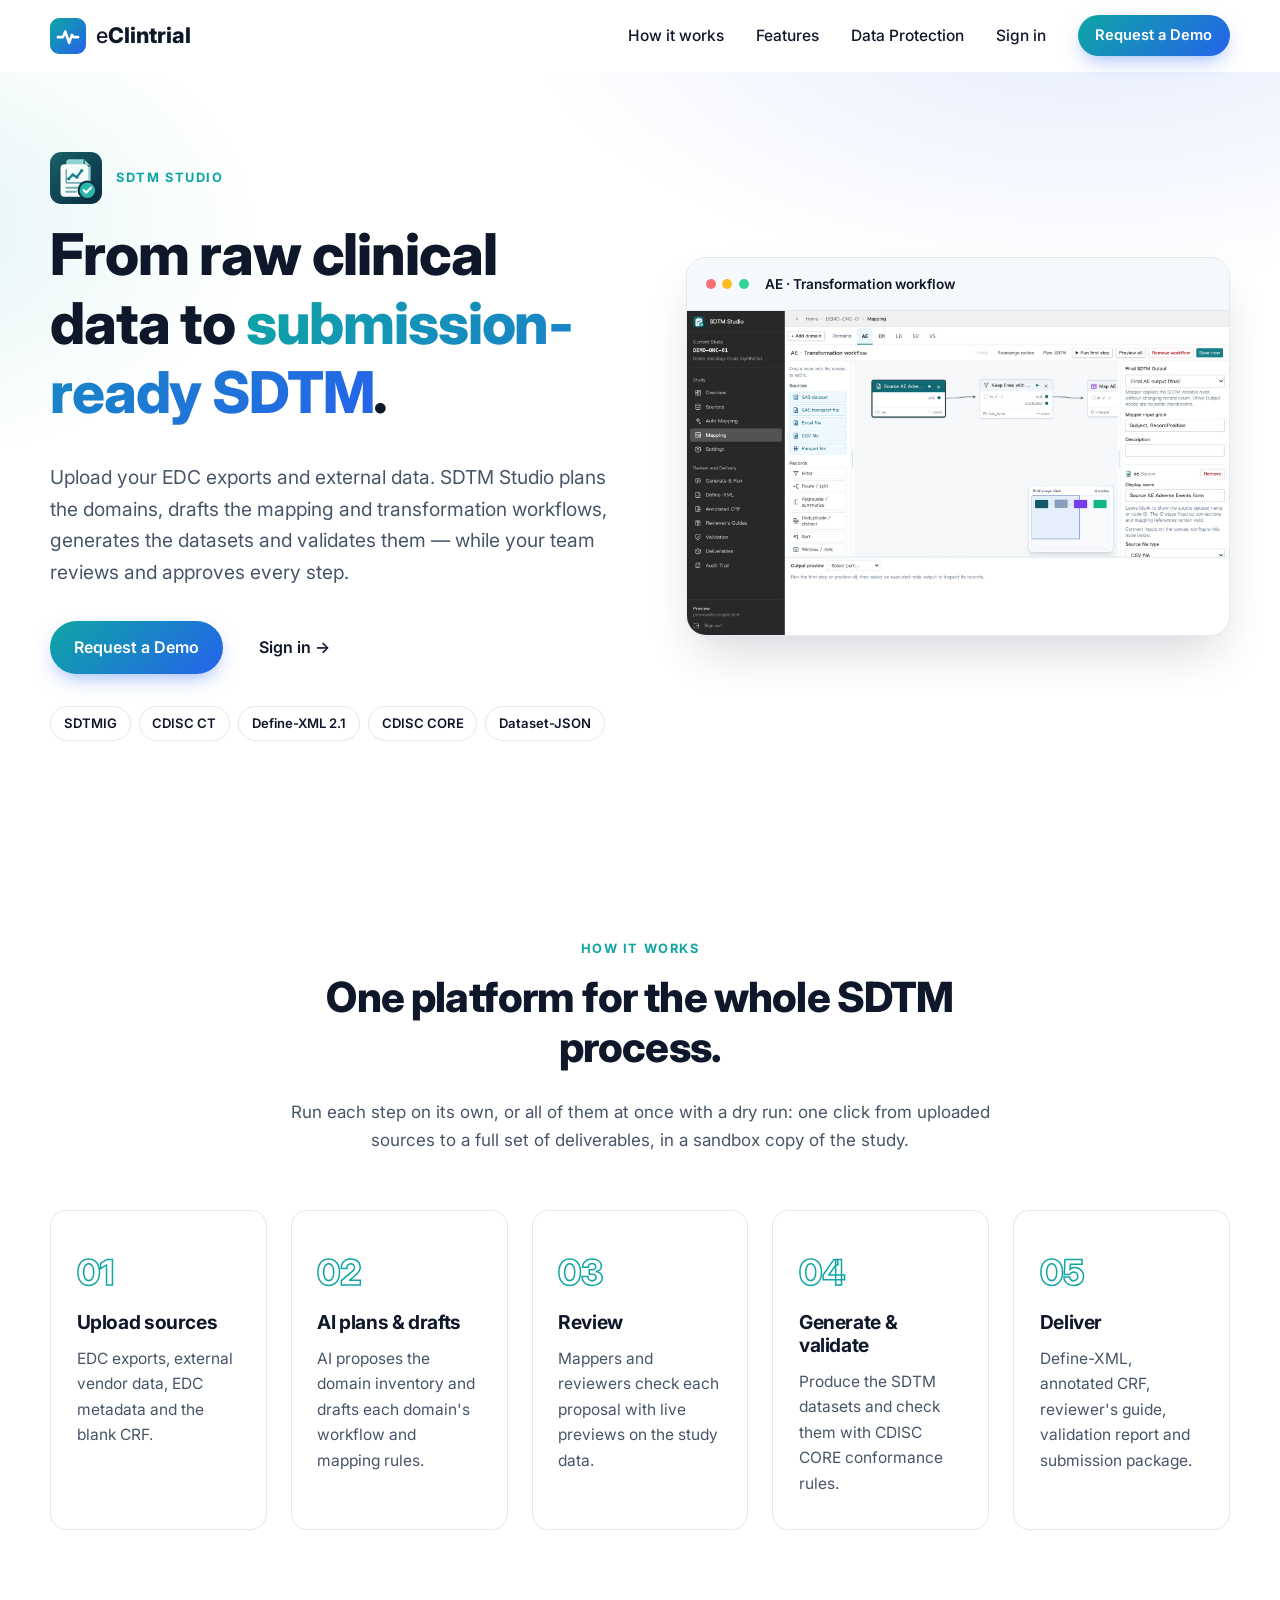
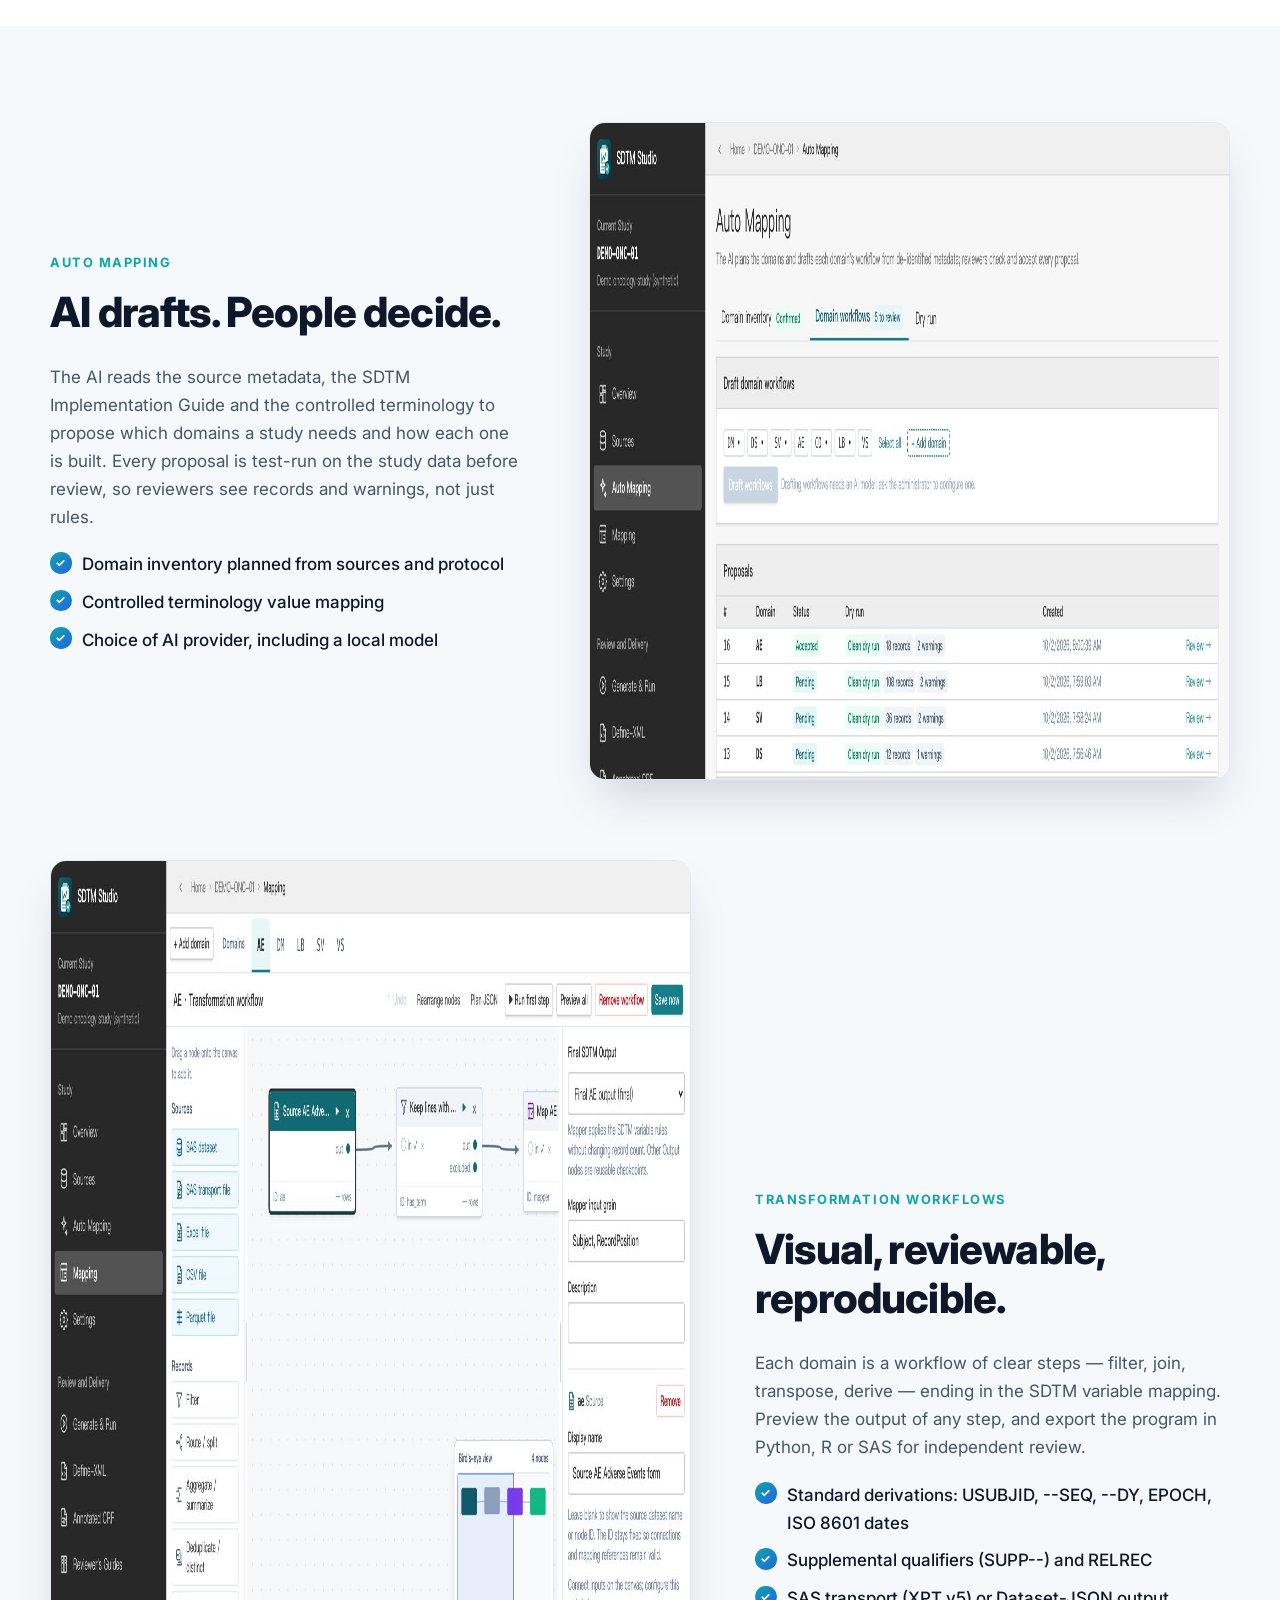
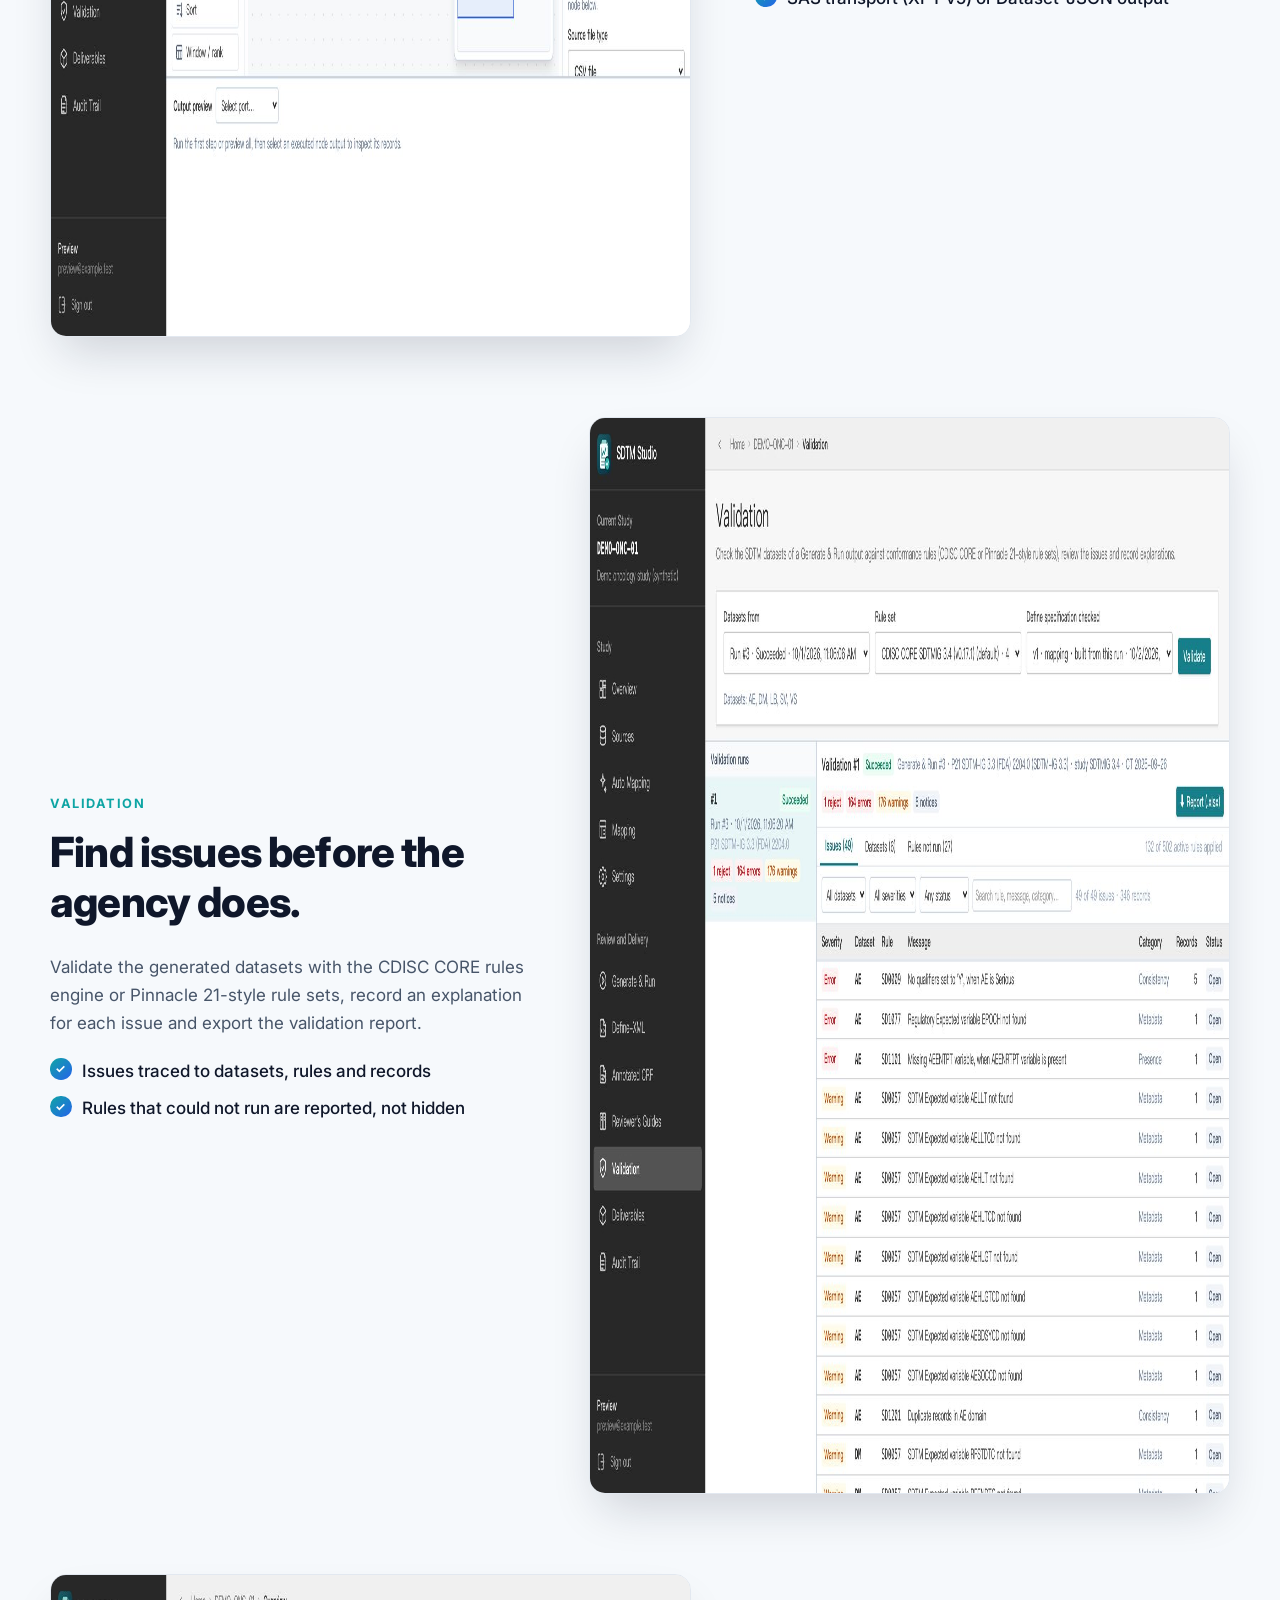
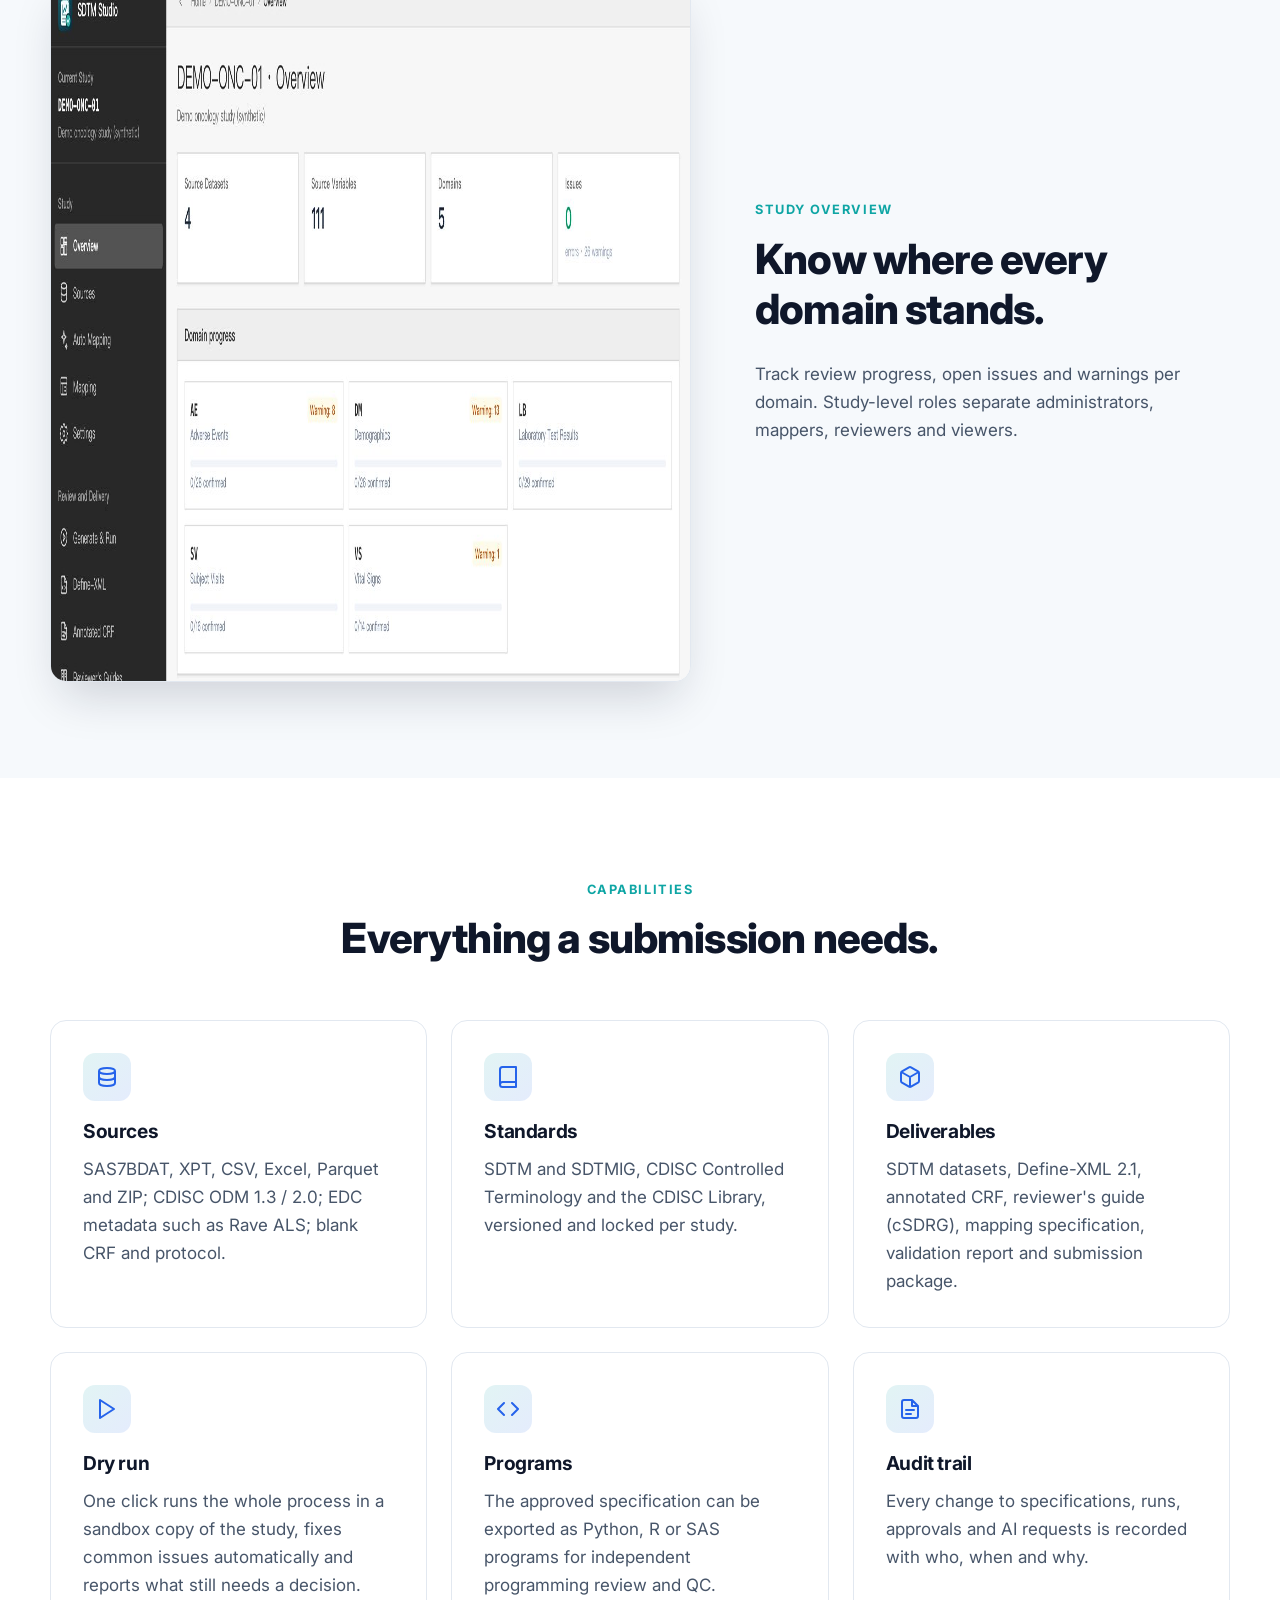
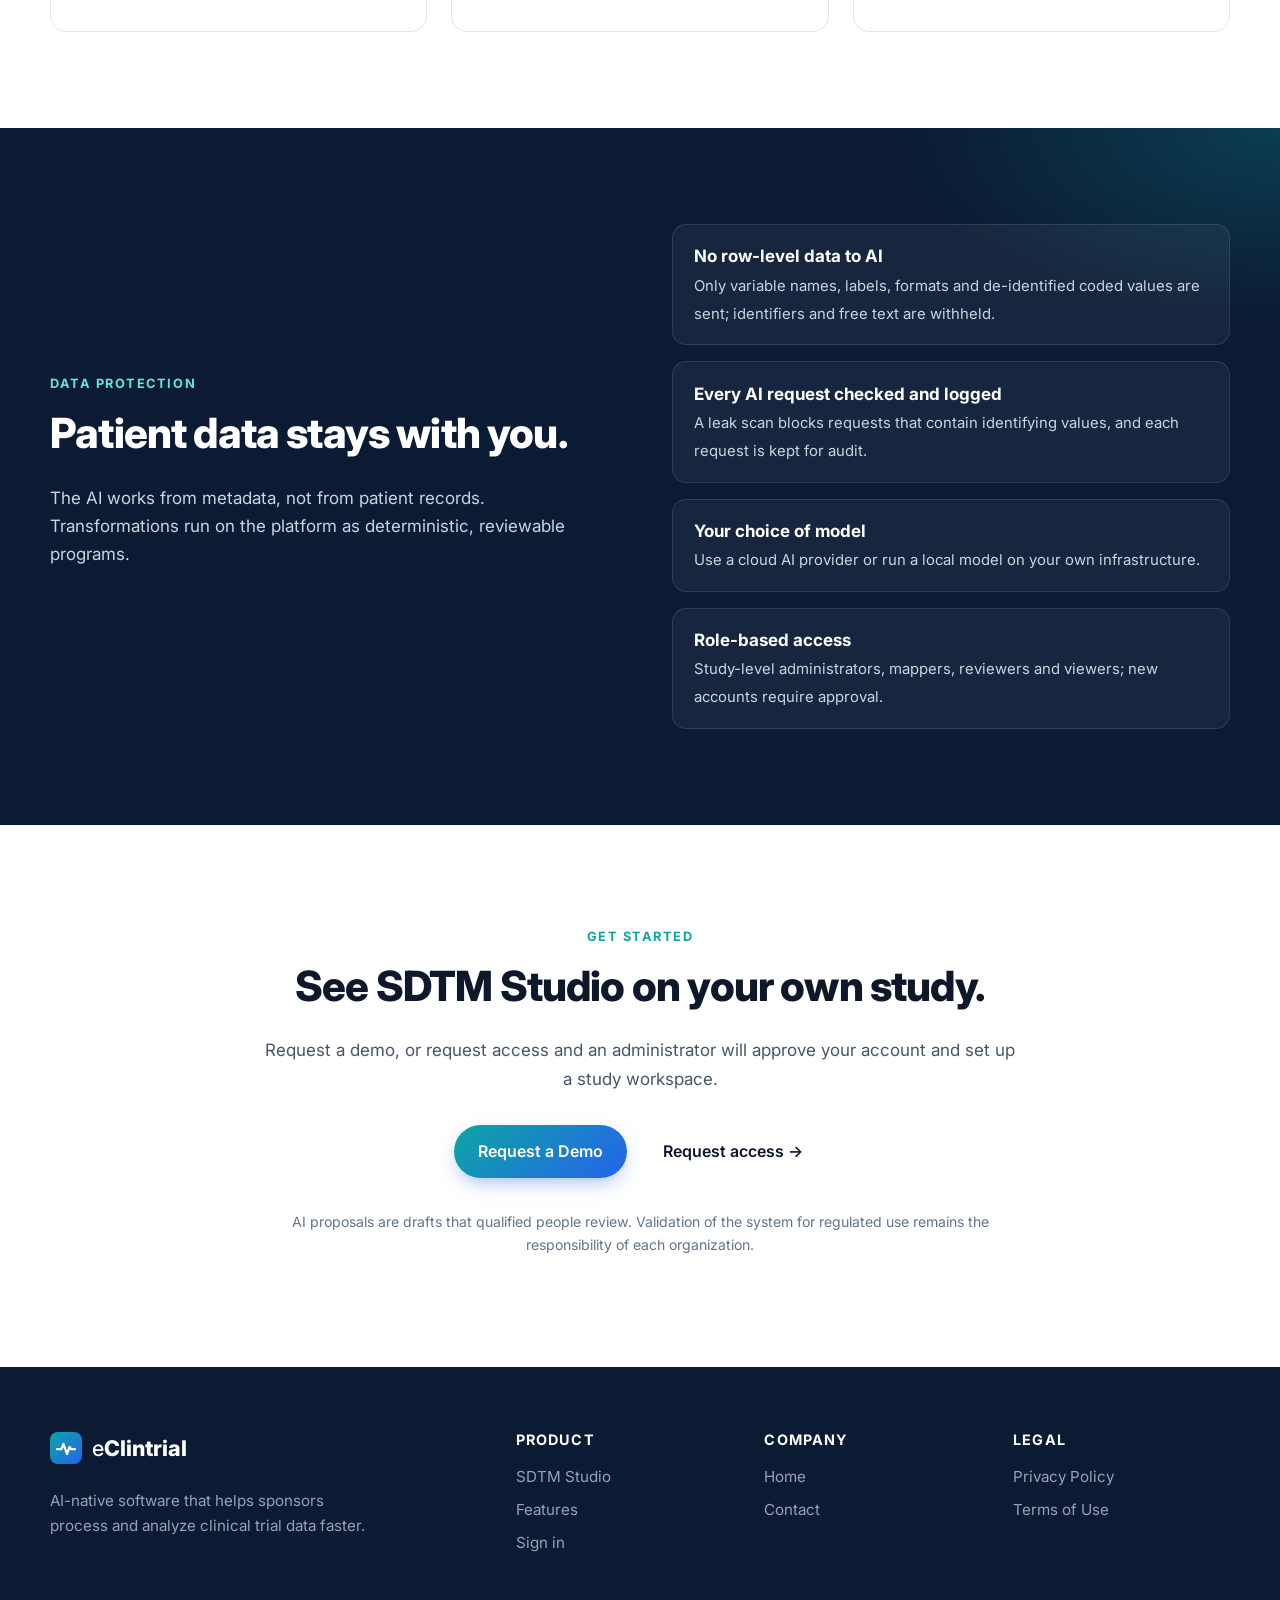
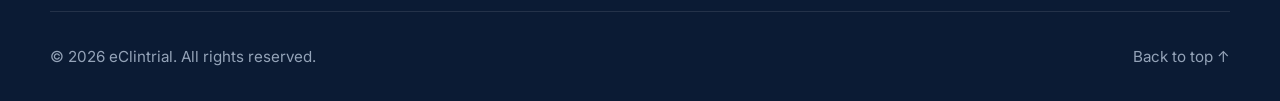
==== sdtm/index.html @ 1f065388 "Reposition site as AI-native clinical data company; add SDTM Studio product page Co-Authored-By: Cla" ====
<!DOCTYPE html>
<html lang="en">
<head>
  <meta charset="UTF-8" />
  <meta name="viewport" content="width=device-width, initial-scale=1.0" />
  <script>document.documentElement.classList.add('js');</script>
  <title>SDTM Studio — AI-assisted CDISC SDTM conversion | eClintrial</title>
  <meta name="description" content="SDTM Studio converts clinical trial data to CDISC SDTM with AI-drafted mapping, visual transformation workflows, CDISC CORE validation, Define-XML 2.1, annotated CRF and reviewer's guide." />
  <meta property="og:title" content="SDTM Studio — AI-assisted CDISC SDTM conversion" />
  <meta property="og:description" content="From raw clinical data to submission-ready SDTM, with AI doing the first draft and your team in control." />
  <meta property="og:type" content="website" />
  <meta property="og:url" content="https://eclintrial.com/sdtm/" />
  <link rel="canonical" href="https://eclintrial.com/sdtm/" />
  <link rel="icon" type="image/svg+xml" href="/sdtm/img/sdtm-studio-logo.svg" />
  <link rel="preconnect" href="https://fonts.googleapis.com" />
  <link rel="preconnect" href="https://fonts.gstatic.com" crossorigin />
  <link href="https://fonts.googleapis.com/css2?family=Inter:wght@400;500;600;700;800&display=swap" rel="stylesheet" />
  <link rel="stylesheet" href="/css/styles.css" />
</head>
<body>
  <a class="skip-link" href="#main">Skip to content</a>

  <header class="site-header" id="top">
    <div class="container nav">
      <a href="/" class="brand" aria-label="eClintrial home">
        <img src="/assets/logo.svg" alt="" width="36" height="36" />
        <span>e<strong>Clintrial</strong></span>
      </a>
      <button class="nav-toggle" aria-expanded="false" aria-controls="nav-menu" aria-label="Toggle navigation">
        <span></span><span></span><span></span>
      </button>
      <nav id="nav-menu" class="nav-menu" aria-label="Primary">
        <a href="#how">How it works</a>
        <a href="#features">Features</a>
        <a href="#privacy">Data Protection</a>
        <a href="https://sdtmstudio.eclintrial.com/">Sign in</a>
        <a href="/#contact" class="btn btn-primary btn-sm">Request a Demo</a>
      </nav>
    </div>
  </header>

  <main id="main">
    <!-- Hero -->
    <section class="hero">
      <div class="container hero-grid">
        <div class="hero-copy reveal">
          <div class="product-title">
            <img src="/sdtm/img/sdtm-studio-logo.svg" alt="" width="52" height="52" />
            <span class="eyebrow" style="margin:0">SDTM Studio</span>
          </div>
          <h1>From raw clinical data to <span class="gradient-text">submission-ready SDTM</span>.</h1>
          <p class="lead">Upload your EDC exports and external data. SDTM Studio plans the domains, drafts the mapping and transformation workflows, generates the datasets and validates them — while your team reviews and approves every step.</p>
          <div class="hero-actions">
            <a href="/#contact" class="btn btn-primary">Request a Demo</a>
            <a href="https://sdtmstudio.eclintrial.com/" class="btn btn-ghost">Sign in →</a>
          </div>
          <ul class="hero-badges" aria-label="Standards">
            <li>SDTMIG</li>
            <li>CDISC CT</li>
            <li>Define-XML 2.1</li>
            <li>CDISC CORE</li>
            <li>Dataset-JSON</li>
          </ul>
        </div>
        <div class="hero-visual reveal">
          <div class="dash-card">
            <div class="dash-header" aria-hidden="true">
              <span class="dot red"></span><span class="dot amber"></span><span class="dot green"></span>
              <span class="dash-title">AE · Transformation workflow</span>
            </div>
            <img class="shot" src="/sdtm/img/workflow.jpg" alt="SDTM Studio transformation workflow editor for the AE domain" width="1800" height="1075" />
          </div>
        </div>
      </div>
    </section>

    <!-- How it works -->
    <section class="section" id="how">
      <div class="container">
        <div class="section-head reveal">
          <span class="eyebrow">How it works</span>
          <h2>One platform for the whole SDTM process.</h2>
          <p>Run each step on its own, or all of them at once with a dry run: one click from uploaded sources to a full set of deliverables, in a sandbox copy of the study.</p>
        </div>
        <ol class="steps steps-5">
          <li class="step reveal">
            <span class="step-num">01</span>
            <h3>Upload sources</h3>
            <p>EDC exports, external vendor data, EDC metadata and the blank CRF.</p>
          </li>
          <li class="step reveal">
            <span class="step-num">02</span>
            <h3>AI plans &amp; drafts</h3>
            <p>AI proposes the domain inventory and drafts each domain's workflow and mapping rules.</p>
          </li>
          <li class="step reveal">
            <span class="step-num">03</span>
            <h3>Review</h3>
            <p>Mappers and reviewers check each proposal with live previews on the study data.</p>
          </li>
          <li class="step reveal">
            <span class="step-num">04</span>
            <h3>Generate &amp; validate</h3>
            <p>Produce the SDTM datasets and check them with CDISC CORE conformance rules.</p>
          </li>
          <li class="step reveal">
            <span class="step-num">05</span>
            <h3>Deliver</h3>
            <p>Define-XML, annotated CRF, reviewer's guide, validation report and submission package.</p>
          </li>
        </ol>
      </div>
    </section>

    <!-- Features -->
    <section class="section section-alt" id="features">
      <div class="container">
        <div class="feature-row reveal">
          <div>
            <span class="eyebrow">Auto Mapping</span>
            <h2>AI drafts. People decide.</h2>
            <p>The AI reads the source metadata, the SDTM Implementation Guide and the controlled terminology to propose which domains a study needs and how each one is built. Every proposal is test-run on the study data before review, so reviewers see records and warnings, not just rules.</p>
            <ul class="checklist">
              <li>Domain inventory planned from sources and protocol</li>
              <li>Controlled terminology value mapping</li>
              <li>Choice of AI provider, including a local model</li>
            </ul>
          </div>
          <figure class="product-shot"><img src="/sdtm/img/auto-mapping.jpg" alt="Auto Mapping: AI workflow proposals with dry-run results" width="1800" height="656" loading="lazy" /></figure>
        </div>

        <div class="feature-row flip reveal">
          <div>
            <span class="eyebrow">Transformation workflows</span>
            <h2>Visual, reviewable, reproducible.</h2>
            <p>Each domain is a workflow of clear steps — filter, join, transpose, derive — ending in the SDTM variable mapping. Preview the output of any step, and export the program in Python, R or SAS for independent review.</p>
            <ul class="checklist">
              <li>Standard derivations: USUBJID, --SEQ, --DY, EPOCH, ISO 8601 dates</li>
              <li>Supplemental qualifiers (SUPP--) and RELREC</li>
              <li>SAS transport (XPT v5) or Dataset-JSON output</li>
            </ul>
          </div>
          <figure class="product-shot"><img src="/sdtm/img/workflow.jpg" alt="Transformation workflow canvas" width="1800" height="1075" loading="lazy" /></figure>
        </div>

        <div class="feature-row reveal">
          <div>
            <span class="eyebrow">Validation</span>
            <h2>Find issues before the agency does.</h2>
            <p>Validate the generated datasets with the CDISC CORE rules engine or Pinnacle 21-style rule sets, record an explanation for each issue and export the validation report.</p>
            <ul class="checklist">
              <li>Issues traced to datasets, rules and records</li>
              <li>Rules that could not run are reported, not hidden</li>
            </ul>
          </div>
          <figure class="product-shot"><img src="/sdtm/img/validation.jpg" alt="Validation results by severity, rule and message" width="1800" height="1075" loading="lazy" /></figure>
        </div>

        <div class="feature-row flip reveal">
          <div>
            <span class="eyebrow">Study overview</span>
            <h2>Know where every domain stands.</h2>
            <p>Track review progress, open issues and warnings per domain. Study-level roles separate administrators, mappers, reviewers and viewers.</p>
          </div>
          <figure class="product-shot"><img src="/sdtm/img/overview.jpg" alt="Study overview with domain progress" width="1800" height="706" loading="lazy" /></figure>
        </div>
      </div>
    </section>

    <!-- Capabilities -->
    <section class="section">
      <div class="container">
        <div class="section-head reveal">
          <span class="eyebrow">Capabilities</span>
          <h2>Everything a submission needs.</h2>
        </div>
        <div class="card-grid">
          <article class="card reveal">
            <div class="card-icon"><svg viewBox="0 0 24 24"><path d="M12 3c4.4 0 8 1.3 8 3s-3.6 3-8 3-8-1.3-8-3 3.6-3 8-3z M4 6v6c0 1.7 3.6 3 8 3s8-1.3 8-3V6 M4 12v6c0 1.7 3.6 3 8 3s8-1.3 8-3v-6"/></svg></div>
            <h3>Sources</h3>
            <p>SAS7BDAT, XPT, CSV, Excel, Parquet and ZIP; CDISC ODM 1.3 / 2.0; EDC metadata such as Rave ALS; blank CRF and protocol.</p>
          </article>
          <article class="card reveal">
            <div class="card-icon"><svg viewBox="0 0 24 24"><path d="M4 19.5A2.5 2.5 0 0 1 6.5 17H20 M6.5 2H20v20H6.5A2.5 2.5 0 0 1 4 19.5v-15A2.5 2.5 0 0 1 6.5 2z"/></svg></div>
            <h3>Standards</h3>
            <p>SDTM and SDTMIG, CDISC Controlled Terminology and the CDISC Library, versioned and locked per study.</p>
          </article>
          <article class="card reveal">
            <div class="card-icon"><svg viewBox="0 0 24 24"><path d="M21 16V8a2 2 0 0 0-1-1.7l-7-4a2 2 0 0 0-2 0l-7 4A2 2 0 0 0 3 8v8a2 2 0 0 0 1 1.7l7 4a2 2 0 0 0 2 0l7-4a2 2 0 0 0 1-1.7z M3.3 7 12 12l8.7-5 M12 22V12"/></svg></div>
            <h3>Deliverables</h3>
            <p>SDTM datasets, Define-XML 2.1, annotated CRF, reviewer's guide (cSDRG), mapping specification, validation report and submission package.</p>
          </article>
          <article class="card reveal">
            <div class="card-icon"><svg viewBox="0 0 24 24"><path d="M5 3l14 9-14 9V3z"/></svg></div>
            <h3>Dry run</h3>
            <p>One click runs the whole process in a sandbox copy of the study, fixes common issues automatically and reports what still needs a decision.</p>
          </article>
          <article class="card reveal">
            <div class="card-icon"><svg viewBox="0 0 24 24"><path d="M16 18l6-6-6-6 M8 6l-6 6 6 6"/></svg></div>
            <h3>Programs</h3>
            <p>The approved specification can be exported as Python, R or SAS programs for independent programming review and QC.</p>
          </article>
          <article class="card reveal">
            <div class="card-icon"><svg viewBox="0 0 24 24"><path d="M14 3H6a2 2 0 0 0-2 2v14a2 2 0 0 0 2 2h12a2 2 0 0 0 2-2V9z M14 3v6h6 M8 13h8 M8 17h5"/></svg></div>
            <h3>Audit trail</h3>
            <p>Every change to specifications, runs, approvals and AI requests is recorded with who, when and why.</p>
          </article>
        </div>
      </div>
    </section>

    <!-- Data protection -->
    <section class="section section-dark" id="privacy">
      <div class="container compliance-grid">
        <div class="reveal">
          <span class="eyebrow eyebrow-light">Data Protection</span>
          <h2>Patient data stays with you.</h2>
          <p>The AI works from metadata, not from patient records. Transformations run on the platform as deterministic, reviewable programs.</p>
        </div>
        <ul class="compliance-list reveal">
          <li><strong>No row-level data to AI</strong><span>Only variable names, labels, formats and de-identified coded values are sent; identifiers and free text are withheld.</span></li>
          <li><strong>Every AI request checked and logged</strong><span>A leak scan blocks requests that contain identifying values, and each request is kept for audit.</span></li>
          <li><strong>Your choice of model</strong><span>Use a cloud AI provider or run a local model on your own infrastructure.</span></li>
          <li><strong>Role-based access</strong><span>Study-level administrators, mappers, reviewers and viewers; new accounts require approval.</span></li>
        </ul>
      </div>
    </section>

    <!-- CTA -->
    <section class="section">
      <div class="container">
        <div class="section-head reveal" style="margin-bottom:0">
          <span class="eyebrow">Get started</span>
          <h2>See SDTM Studio on your own study.</h2>
          <p>Request a demo, or request access and an administrator will approve your account and set up a study workspace.</p>
          <div class="hero-actions" style="justify-content:center">
            <a href="/#contact" class="btn btn-primary">Request a Demo</a>
            <a href="https://sdtmstudio.eclintrial.com/signup" class="btn btn-ghost">Request access →</a>
          </div>
          <p class="fine-print">AI proposals are drafts that qualified people review. Validation of the system for regulated use remains the responsibility of each organization.</p>
        </div>
      </div>
    </section>
  </main>

  <footer class="site-footer">
    <div class="container footer-grid">
      <div>
        <a href="/" class="brand brand-light">
          <img src="/assets/logo.svg" alt="" width="32" height="32" />
          <span>e<strong>Clintrial</strong></span>
        </a>
        <p>AI-native software that helps sponsors process and analyze clinical trial data faster.</p>
      </div>
      <div>
        <h4>Product</h4>
        <a href="/sdtm/">SDTM Studio</a>
        <a href="#features">Features</a>
        <a href="https://sdtmstudio.eclintrial.com/">Sign in</a>
      </div>
      <div>
        <h4>Company</h4>
        <a href="/">Home</a>
        <a href="/#contact">Contact</a>
      </div>
      <div>
        <h4>Legal</h4>
        <a href="/privacy.html">Privacy Policy</a>
        <a href="/terms.html">Terms of Use</a>
      </div>
    </div>
    <div class="container footer-bottom">
      <span>© <span id="year">2026</span> eClintrial. All rights reserved.</span>
      <a href="#top">Back to top ↑</a>
    </div>
  </footer>

  <script src="/js/main.js"></script>
</body>
</html>
---- css/styles.css ----
/* ==========================================================================
   eClintrial — Global styles
   ========================================================================== */

:root {
  --teal: #0ea5a4;
  --blue: #2563eb;
  --navy: #0b1b34;
  --ink: #0f172a;
  --body: #475569;
  --muted: #64748b;
  --line: #e2e8f0;
  --bg: #ffffff;
  --bg-alt: #f6f9fc;
  --radius: 16px;
  --shadow-sm: 0 1px 2px rgba(15, 23, 42, .06), 0 1px 3px rgba(15, 23, 42, .08);
  --shadow-lg: 0 24px 48px -12px rgba(15, 23, 42, .18);
  --gradient: linear-gradient(135deg, var(--teal), var(--blue));
  --container: 1180px;
  --header-h: 72px;
}

*, *::before, *::after { box-sizing: border-box; }

html { scroll-behavior: smooth; scroll-padding-top: var(--header-h); }

body {
  margin: 0;
  font-family: "Inter", system-ui, -apple-system, "Segoe UI", Roboto, sans-serif;
  font-size: 17px;
  line-height: 1.65;
  color: var(--body);
  background: var(--bg);
  -webkit-font-smoothing: antialiased;
}

img, svg { display: block; max-width: 100%; }

h1, h2, h3, h4 { color: var(--ink); line-height: 1.2; margin: 0 0 .6em; letter-spacing: -.02em; }
h1 { font-size: clamp(2.4rem, 5vw, 3.6rem); font-weight: 800; }
h2 { font-size: clamp(1.9rem, 3.4vw, 2.6rem); font-weight: 800; }
h3 { font-size: 1.2rem; font-weight: 700; }
p { margin: 0 0 1em; }
a { color: var(--blue); text-decoration: none; }
a:hover { text-decoration: underline; }

.container { width: min(100% - 2.5rem, var(--container)); margin-inline: auto; }

.skip-link {
  position: absolute; left: -9999px; top: 0;
  background: var(--ink); color: #fff; padding: .6rem 1rem; z-index: 100;
}
.skip-link:focus { left: 1rem; top: 1rem; }

:focus-visible { outline: 3px solid var(--teal); outline-offset: 3px; border-radius: 6px; }

/* Buttons ------------------------------------------------------------------ */
.btn {
  display: inline-flex; align-items: center; justify-content: center; gap: .4rem;
  padding: .85rem 1.5rem; border-radius: 999px; border: 0;
  font: inherit; font-weight: 600; font-size: 1rem; cursor: pointer;
  transition: transform .15s ease, box-shadow .2s ease, background .2s ease;
}
.btn:hover { text-decoration: none; transform: translateY(-1px); }
.btn-primary { background: var(--gradient); color: #fff; box-shadow: 0 8px 20px -6px rgba(37, 99, 235, .5); }
.btn-primary:hover { box-shadow: 0 12px 24px -6px rgba(37, 99, 235, .6); }
.btn-ghost { color: var(--ink); background: transparent; }
.btn-ghost:hover { background: var(--bg-alt); }
.btn-light { background: #fff; color: var(--navy); }
.btn-sm { padding: .55rem 1.1rem; font-size: .92rem; }
.btn-block { width: 100%; }

.eyebrow {
  display: inline-block; font-size: .8rem; font-weight: 700; letter-spacing: .12em;
  text-transform: uppercase; color: var(--teal); margin-bottom: .9rem;
}
.eyebrow-light { color: #5eead4; }
.gradient-text { background: var(--gradient); -webkit-background-clip: text; background-clip: text; color: transparent; }
.lead { font-size: 1.2rem; color: var(--body); max-width: 36em; }

/* Header ------------------------------------------------------------------- */
.site-header {
  position: sticky; top: 0; z-index: 50; height: var(--header-h);
  background: rgba(255, 255, 255, .85); backdrop-filter: saturate(180%) blur(12px);
  border-bottom: 1px solid transparent; transition: border-color .2s, box-shadow .2s;
}
.site-header.scrolled { border-color: var(--line); box-shadow: var(--shadow-sm); }
.nav { display: flex; align-items: center; justify-content: space-between; height: 100%; }
.brand { display: inline-flex; align-items: center; gap: .6rem; font-size: 1.35rem; color: var(--ink); font-weight: 500; }
.brand:hover { text-decoration: none; }
.brand strong { font-weight: 800; }
.brand-light { color: #fff; }
.nav-menu { display: flex; align-items: center; gap: 2rem; }
.nav-menu a:not(.btn) { color: var(--ink); font-weight: 500; font-size: .97rem; }
.nav-menu a:not(.btn):hover { color: var(--blue); text-decoration: none; }

.nav-toggle { display: none; background: none; border: 0; padding: .5rem; cursor: pointer; }
.nav-toggle span { display: block; width: 24px; height: 2px; background: var(--ink); margin: 5px 0; transition: transform .2s, opacity .2s; }
.nav-toggle[aria-expanded="true"] span:nth-child(1) { transform: translateY(7px) rotate(45deg); }
.nav-toggle[aria-expanded="true"] span:nth-child(2) { opacity: 0; }
.nav-toggle[aria-expanded="true"] span:nth-child(3) { transform: translateY(-7px) rotate(-45deg); }

/* Hero --------------------------------------------------------------------- */
.hero {
  position: relative; overflow: hidden; padding: 5rem 0 6rem;
  background:
    radial-gradient(60rem 30rem at 85% -10%, rgba(37, 99, 235, .12), transparent 60%),
    radial-gradient(40rem 25rem at -10% 20%, rgba(14, 165, 164, .12), transparent 60%);
}
.hero-grid { display: grid; grid-template-columns: 1.05fr 1fr; gap: 4rem; align-items: center; }
.hero-actions { display: flex; flex-wrap: wrap; gap: .75rem; margin: 2rem 0; }
.hero-badges { display: flex; flex-wrap: wrap; gap: .5rem; list-style: none; padding: 0; margin: 0; }
.hero-badges li {
  font-size: .82rem; font-weight: 600; color: var(--ink);
  padding: .35rem .8rem; border: 1px solid var(--line); border-radius: 999px; background: #fff;
}

.hero-visual { position: relative; }
.dash-card { background: #fff; border-radius: 20px; box-shadow: var(--shadow-lg); border: 1px solid var(--line); overflow: hidden; }
.dash-header { display: flex; align-items: center; gap: .4rem; padding: .9rem 1.2rem; border-bottom: 1px solid var(--line); background: var(--bg-alt); }
.dot { width: 10px; height: 10px; border-radius: 50%; }
.dot.red { background: #f87171; } .dot.amber { background: #fbbf24; } .dot.green { background: #34d399; }
.dash-title { margin-left: .6rem; font-size: .85rem; font-weight: 600; color: var(--ink); }
.dash-body { padding: 1.4rem; }
.kpis { display: grid; grid-template-columns: repeat(3, 1fr); gap: .8rem; margin-bottom: 1.4rem; }
.kpi { background: var(--bg-alt); border-radius: 12px; padding: .8rem; }
.kpi-label { display: block; font-size: .75rem; color: var(--muted); }
.kpi-value { font-size: 1.5rem; font-weight: 800; color: var(--ink); }
.kpi-value small { font-size: .8rem; color: var(--muted); font-weight: 500; }
.progress-row { display: flex; justify-content: space-between; font-size: .82rem; color: var(--ink); font-weight: 500; }
.bar { height: 8px; background: var(--line); border-radius: 99px; margin: .3rem 0 .8rem; overflow: hidden; }
.bar span { display: block; height: 100%; background: var(--gradient); border-radius: inherit; }
.sparkline { margin-top: .6rem; }
.sparkline svg { width: 100%; height: 70px; }
.spark-label { font-size: .75rem; color: var(--muted); }

.float-card {
  position: absolute; background: #fff; border: 1px solid var(--line); border-radius: 12px;
  padding: .7rem 1rem; font-size: .85rem; font-weight: 600; color: var(--ink);
  box-shadow: var(--shadow-lg); animation: float 6s ease-in-out infinite;
}
.fc-1 { left: -2rem; bottom: -1.4rem; }
.fc-2 { right: -1.5rem; top: -1.4rem; animation-delay: -3s; }
@keyframes float { 50% { transform: translateY(-10px); } }

/* Stats -------------------------------------------------------------------- */
.stats { border-block: 1px solid var(--line); background: #fff; }
.stats-grid { display: grid; grid-template-columns: repeat(4, 1fr); }
.stat { padding: 2.2rem 1rem; text-align: center; }
.stat + .stat { border-left: 1px solid var(--line); }
.stat-value { display: block; font-size: 2.4rem; font-weight: 800; background: var(--gradient); -webkit-background-clip: text; background-clip: text; color: transparent; }
.stat-label { font-size: .95rem; color: var(--muted); }

/* Sections ----------------------------------------------------------------- */
.section { padding: 6rem 0; }
.section-alt { background: var(--bg-alt); }
.section-head { max-width: 760px; margin: 0 auto 3.5rem; text-align: center; }

.card-grid { display: grid; grid-template-columns: repeat(3, 1fr); gap: 1.5rem; }
.card {
  background: #fff; border: 1px solid var(--line); border-radius: var(--radius);
  padding: 2rem; transition: transform .2s, box-shadow .2s, border-color .2s;
}
.card:hover { transform: translateY(-4px); box-shadow: var(--shadow-lg); border-color: transparent; }
.card p { margin: 0; }
.card-icon {
  width: 48px; height: 48px; border-radius: 12px; display: grid; place-items: center;
  background: linear-gradient(135deg, rgba(14, 165, 164, .12), rgba(37, 99, 235, .12)); margin-bottom: 1.2rem;
}
.card-icon svg { width: 24px; height: 24px; fill: none; stroke: var(--blue); stroke-width: 2; stroke-linecap: round; stroke-linejoin: round; }

.steps { list-style: none; padding: 0; margin: 0; display: grid; grid-template-columns: repeat(4, 1fr); gap: 1.5rem; counter-reset: step; }
.step { position: relative; background: #fff; border-radius: var(--radius); padding: 2rem 1.6rem; border: 1px solid var(--line); }
.step p { margin: 0; font-size: .97rem; }
.step-num { display: block; font-size: 2.2rem; font-weight: 800; color: transparent; -webkit-text-stroke: 1.5px var(--teal); margin-bottom: .6rem; }

/* Tabs */
.tabs { display: flex; justify-content: center; gap: .5rem; flex-wrap: wrap; margin-bottom: 2rem; }
.tabs button {
  font: inherit; font-weight: 600; padding: .65rem 1.4rem; border-radius: 999px; cursor: pointer;
  border: 1px solid var(--line); background: #fff; color: var(--ink); transition: all .2s;
}
.tabs button[aria-selected="true"] { background: var(--ink); color: #fff; border-color: var(--ink); }
.tab-panel {
  max-width: 820px; margin: 0 auto; padding: 2.5rem; border-radius: 20px;
  background: linear-gradient(135deg, rgba(14, 165, 164, .06), rgba(37, 99, 235, .06));
  border: 1px solid var(--line);
}
.checklist { list-style: none; padding: 0; margin: 1.2rem 0 0; display: grid; gap: .6rem; }
.checklist li { position: relative; padding-left: 2rem; color: var(--ink); font-weight: 500; }
.checklist li::before {
  content: "✓"; position: absolute; left: 0; top: .1rem; width: 1.35rem; height: 1.35rem;
  border-radius: 50%; background: var(--gradient); color: #fff; font-size: .75rem;
  display: grid; place-items: center; font-weight: 700;
}

/* Compliance (dark) */
.section-dark { background: var(--navy); color: #cbd5e1; position: relative; overflow: hidden; }
.section-dark::before {
  content: ""; position: absolute; inset: 0;
  background: radial-gradient(40rem 20rem at 100% 0%, rgba(14, 165, 164, .25), transparent 60%);
  pointer-events: none;
}
.section-dark h2 { color: #fff; }
.compliance-grid { position: relative; display: grid; grid-template-columns: 1fr 1fr; gap: 4rem; align-items: center; }
.compliance-list { list-style: none; padding: 0; margin: 0; display: grid; gap: 1rem; }
.compliance-list li {
  padding: 1.1rem 1.3rem; border-radius: 14px; background: rgba(255, 255, 255, .05);
  border: 1px solid rgba(255, 255, 255, .1);
}
.compliance-list strong { display: block; color: #fff; }
.compliance-list span { font-size: .93rem; }

/* Quotes */
.quote-grid { display: grid; grid-template-columns: repeat(3, 1fr); gap: 1.5rem; }
.quote { margin: 0; padding: 2rem; border-radius: var(--radius); border: 1px solid var(--line); background: #fff; display: flex; flex-direction: column; justify-content: space-between; }
.quote blockquote { margin: 0 0 1.5rem; color: var(--ink); font-size: 1.05rem; }
.quote figcaption strong { display: block; color: var(--ink); font-size: .95rem; }
.quote figcaption span { font-size: .88rem; color: var(--muted); }

/* About */
.about-grid { display: grid; grid-template-columns: 1.1fr 1fr; gap: 4rem; align-items: center; }
.values { display: grid; grid-template-columns: 1fr 1fr; gap: 1rem; }
.value { background: #fff; border: 1px solid var(--line); border-radius: var(--radius); padding: 1.5rem; }
.value h3 { font-size: 1.05rem; }
.value p { margin: 0; font-size: .93rem; }

/* Contact */
.contact-grid { display: grid; grid-template-columns: 1fr 1.1fr; gap: 4rem; align-items: start; }
.contact-grid > *, .form-row > * { min-width: 0; }
.contact-info { list-style: none; padding: 0; margin: 2rem 0 0; display: grid; gap: .8rem; }
.contact-info li { display: flex; flex-wrap: wrap; gap: 0 1rem; }
.contact-info span { min-width: 5rem; font-weight: 600; color: var(--ink); }
.contact-form {
  display: grid; gap: 1rem; padding: 2rem; border-radius: 20px; background: #fff;
  border: 1px solid var(--line); box-shadow: var(--shadow-lg);
}
.form-row { display: grid; grid-template-columns: 1fr 1fr; gap: 1rem; }
.contact-form label { display: grid; gap: .35rem; font-size: .9rem; font-weight: 600; color: var(--ink); }
.contact-form input, .contact-form select, .contact-form textarea {
  font: inherit; font-weight: 400; font-size: 1rem; color: var(--ink);
  width: 100%; padding: .75rem .9rem; border: 1px solid var(--line); border-radius: 10px; background: #fff;
  transition: border-color .2s, box-shadow .2s;
}
.contact-form input:focus, .contact-form select:focus, .contact-form textarea:focus {
  outline: none; border-color: var(--teal); box-shadow: 0 0 0 4px rgba(14, 165, 164, .15);
}
.contact-form .invalid { border-color: #ef4444; }
.form-status { margin: 0; font-size: .92rem; font-weight: 500; min-height: 1.4em; }
.form-status.success { color: #059669; }
.form-status.error { color: #dc2626; }

/* Footer */
.site-footer { background: var(--navy); color: #94a3b8; padding: 4rem 0 2rem; font-size: .95rem; }
.footer-grid { display: grid; grid-template-columns: 2fr 1fr 1fr 1fr; gap: 2rem; }
.footer-grid p { margin-top: 1rem; max-width: 22em; }
.footer-grid h4 { color: #fff; font-size: .9rem; text-transform: uppercase; letter-spacing: .08em; margin-bottom: 1rem; }
.footer-grid a:not(.brand) { display: block; color: #94a3b8; margin-bottom: .5rem; }
.footer-grid a:not(.brand):hover { color: #fff; text-decoration: none; }
.footer-bottom {
  display: flex; justify-content: space-between; flex-wrap: wrap; gap: 1rem;
  margin-top: 3rem; padding-top: 2rem; border-top: 1px solid rgba(255, 255, 255, .1);
}
.footer-bottom a { color: #94a3b8; }

/* Legal pages */
.legal { padding: 4rem 0 6rem; }
.legal .container { max-width: 760px; }
.legal h2 { font-size: 1.4rem; margin-top: 2.2rem; }
.legal .updated { color: var(--muted); font-size: .92rem; }

/* Product pages */
.product-title { display: flex; align-items: center; gap: .9rem; margin-bottom: 1rem; }
.product-title h2 { margin: 0; }
.product-grid { display: grid; grid-template-columns: 1fr 1.25fr; gap: 4rem; align-items: center; }
.product-shot { margin: 0; border-radius: var(--radius); overflow: hidden; border: 1px solid var(--line); box-shadow: var(--shadow-lg); background: #fff; }
.dash-card .shot { width: 100%; height: auto; }
.stat-word { font-size: 1.9rem; }
.steps-5 { grid-template-columns: repeat(5, 1fr); }
.feature-row { display: grid; grid-template-columns: 1fr 1.35fr; gap: 4rem; align-items: center; margin-bottom: 5rem; }
.feature-row:last-child { margin-bottom: 0; }
.feature-row.flip { grid-template-columns: 1.35fr 1fr; }
.feature-row.flip > :first-child { order: 2; }
.fine-print { margin-top: 2rem; font-size: .88rem; color: var(--muted); }

@media (max-width: 1024px) {
  .product-grid, .feature-row, .feature-row.flip { grid-template-columns: 1fr; gap: 2.5rem; }
  .feature-row.flip > :first-child { order: 0; }
  .steps-5 { grid-template-columns: repeat(2, 1fr); }
}
@media (max-width: 600px) { .steps-5 { grid-template-columns: 1fr; } }

/* Reveal on scroll */
.js .reveal { opacity: 0; transform: translateY(24px); transition: opacity .7s ease, transform .7s ease; }
.js .reveal.visible { opacity: 1; transform: none; }

@media (prefers-reduced-motion: reduce) {
  html { scroll-behavior: auto; }
  *, *::before, *::after { animation: none !important; transition: none !important; }
  .js .reveal { opacity: 1; transform: none; }
}

/* Responsive ---------------------------------------------------------------- */
@media (max-width: 1024px) {
  .card-grid, .quote-grid { grid-template-columns: repeat(2, 1fr); }
  .steps { grid-template-columns: repeat(2, 1fr); }
  .hero-grid, .compliance-grid, .about-grid, .contact-grid { grid-template-columns: 1fr; gap: 3rem; }
  .hero-visual { max-width: 560px; margin-inline: auto; width: 100%; }
}

@media (max-width: 820px) {
  .nav-toggle { display: block; }
  .nav-menu {
    position: absolute; top: var(--header-h); left: 0; right: 0;
    flex-direction: column; align-items: stretch; gap: 0; padding: 1rem 1.25rem 1.5rem;
    background: #fff; border-bottom: 1px solid var(--line); box-shadow: var(--shadow-lg);
    display: none;
  }
  .nav-menu.open { display: flex; }
  .nav-menu a:not(.btn) { padding: .8rem 0; border-bottom: 1px solid var(--line); }
  .nav-menu .btn { margin-top: 1rem; }
  .stats-grid { grid-template-columns: repeat(2, 1fr); }
  .stat:nth-child(3) { border-left: 0; }
  .stat:nth-child(n+3) { border-top: 1px solid var(--line); }
  .footer-grid { grid-template-columns: 1fr 1fr; }
}

@media (max-width: 600px) {
  body { font-size: 16px; }
  .section { padding: 4.5rem 0; }
  .hero { padding: 3rem 0 4rem; }
  .card-grid, .quote-grid, .steps, .values, .form-row { grid-template-columns: 1fr; }
  .float-card { display: none; }
  .tab-panel, .contact-form { padding: 1.5rem; }
  .footer-grid { grid-template-columns: 1fr; }
}
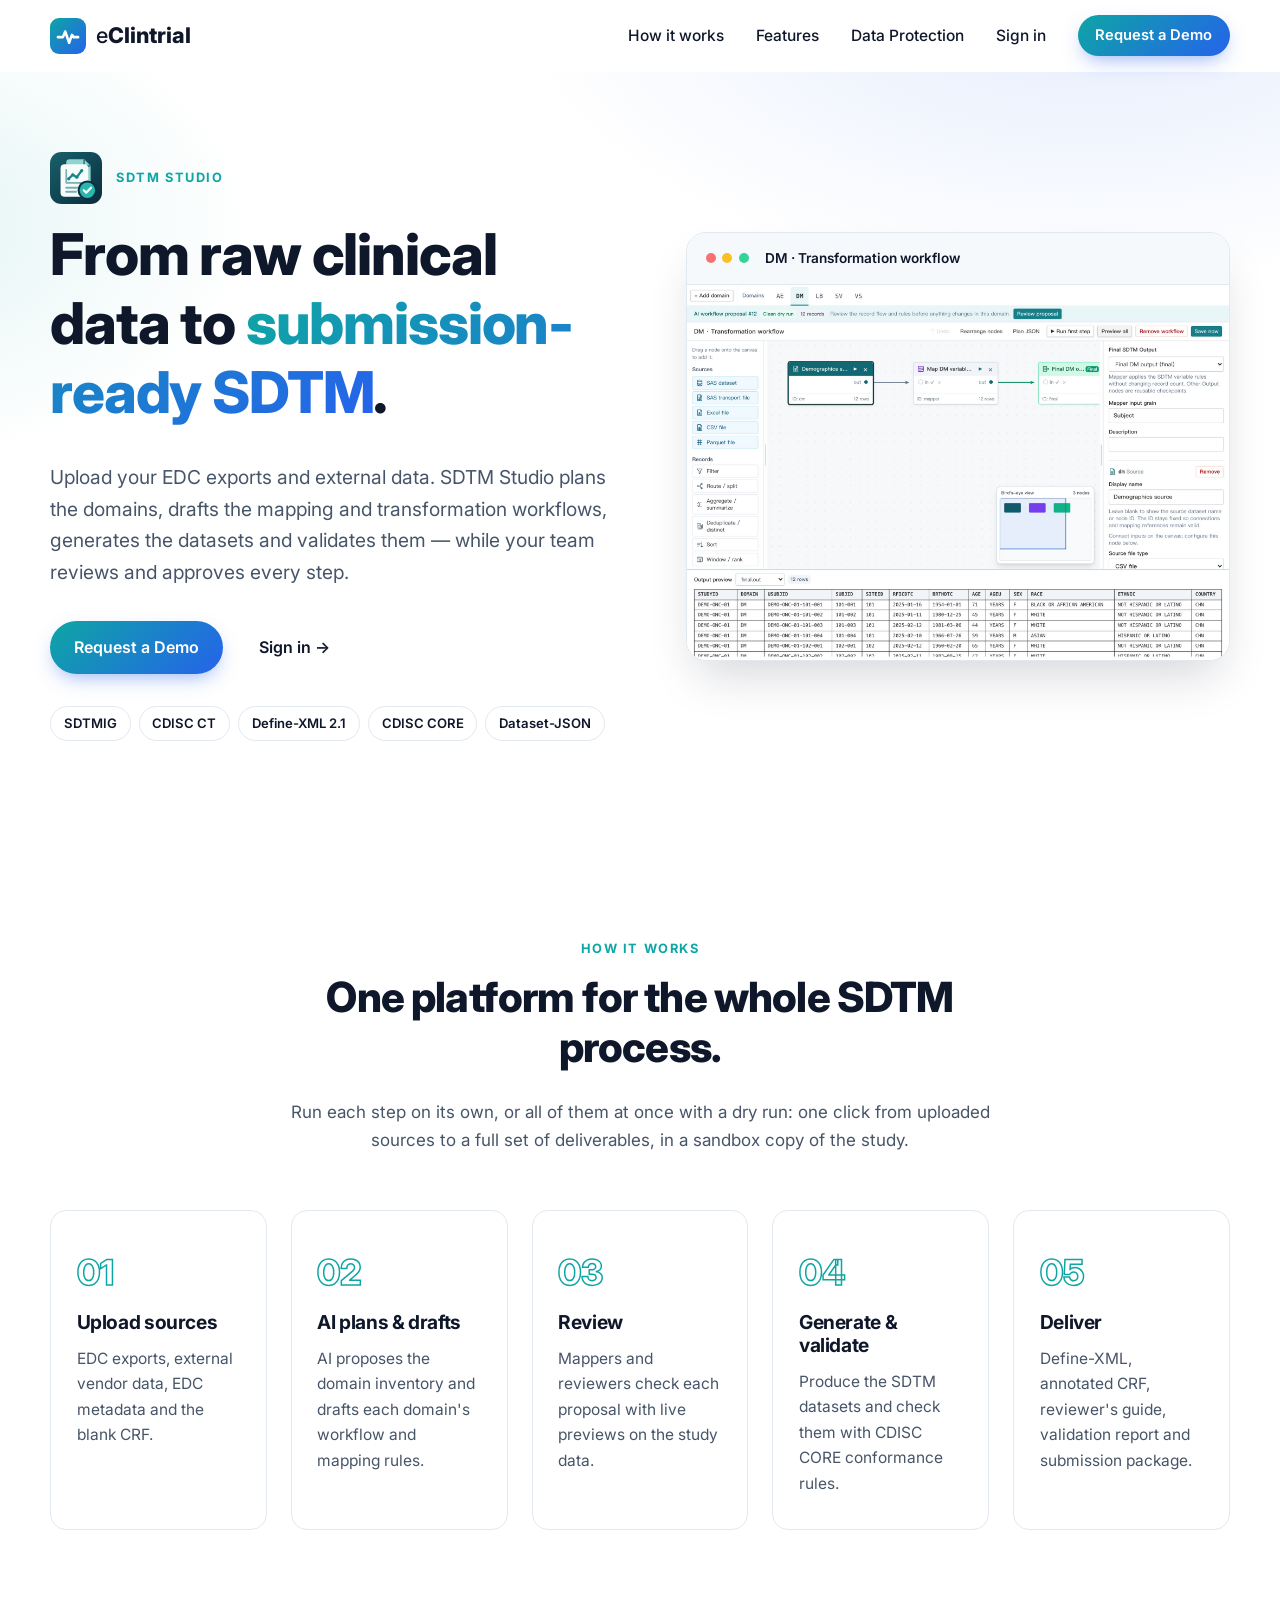
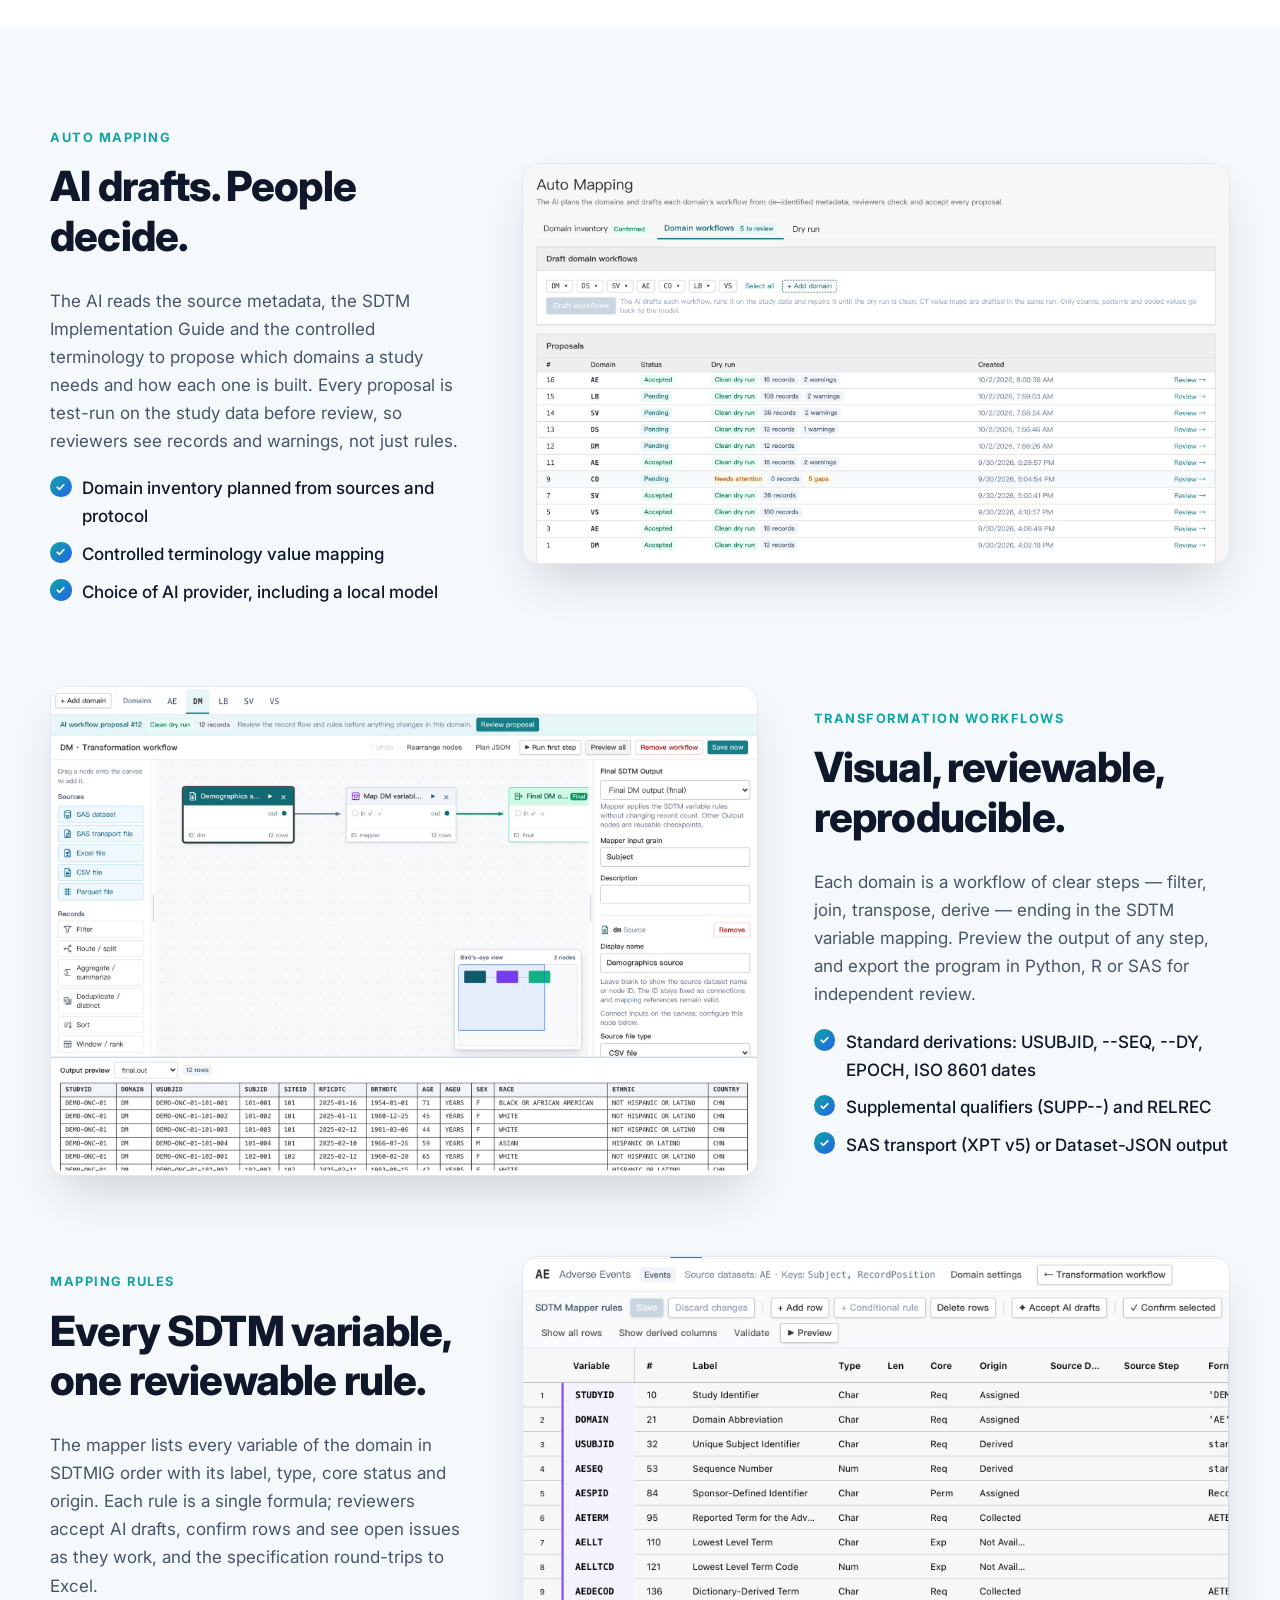
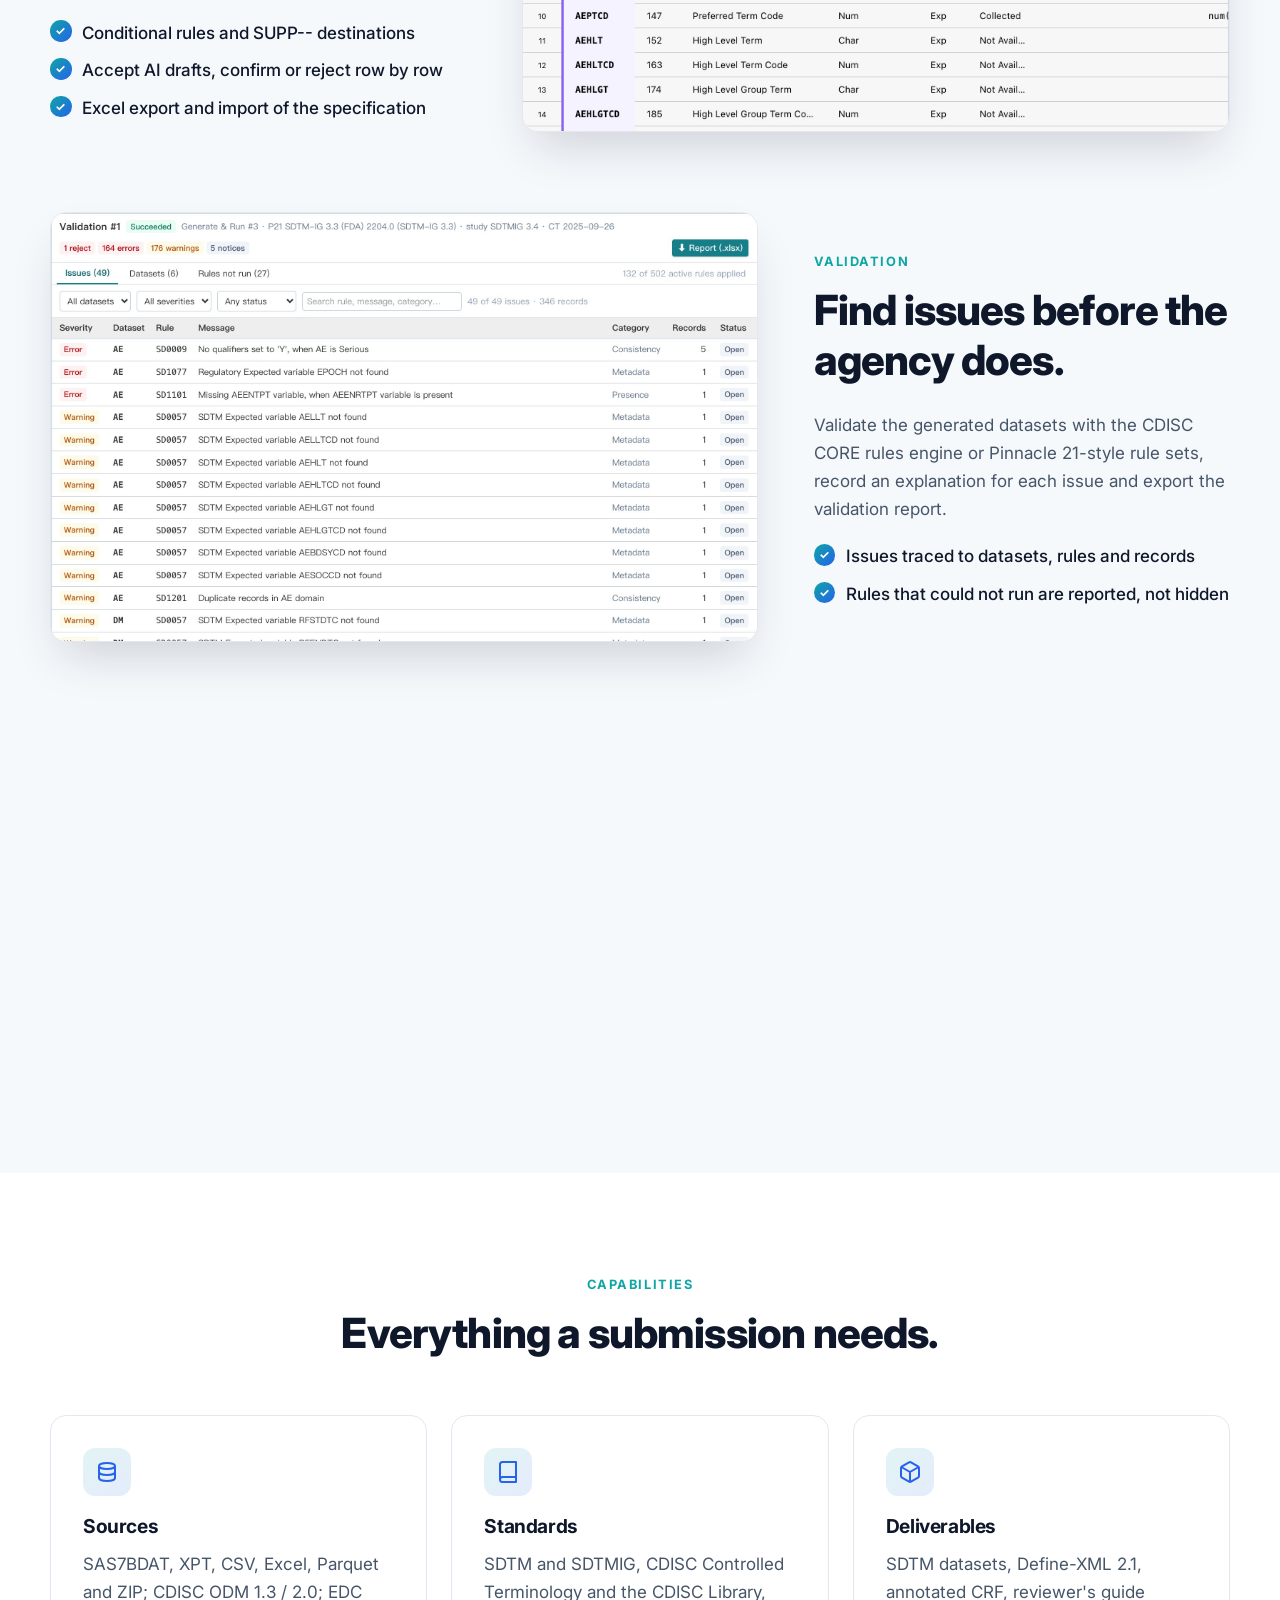
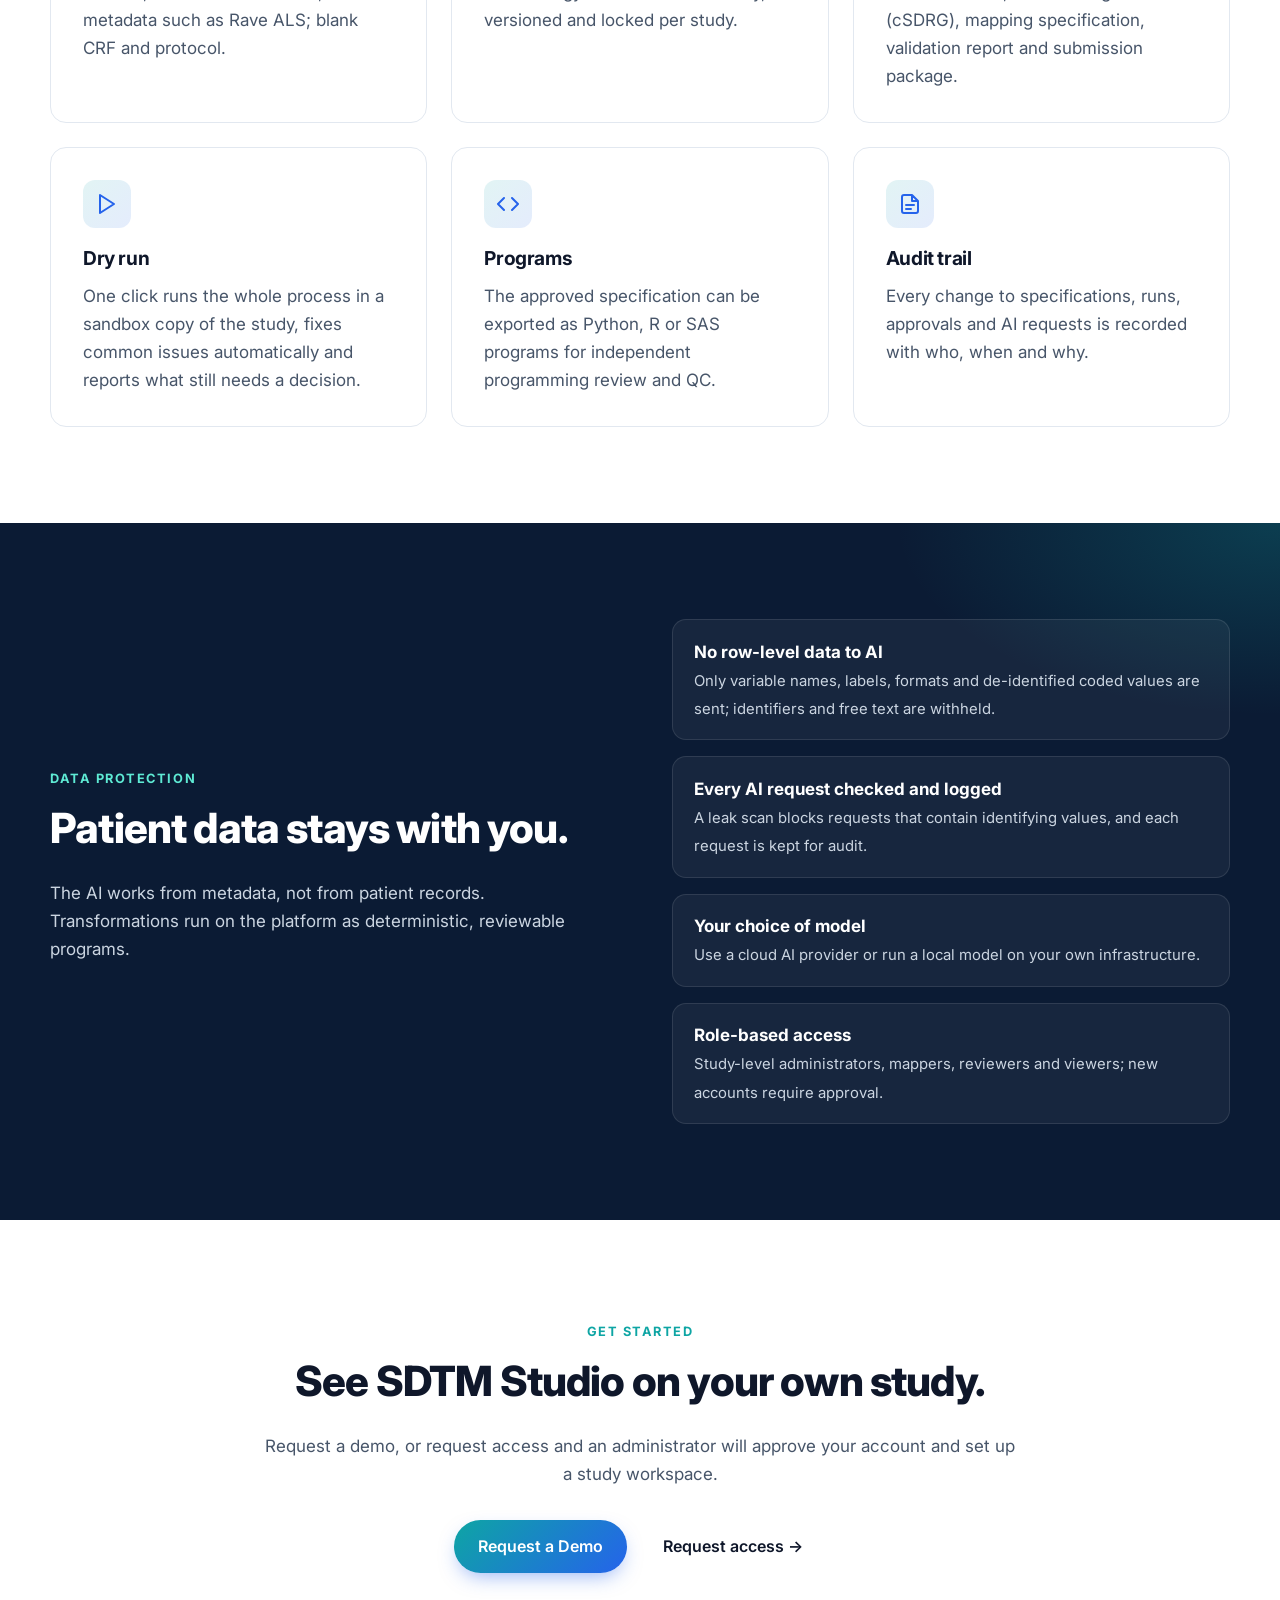
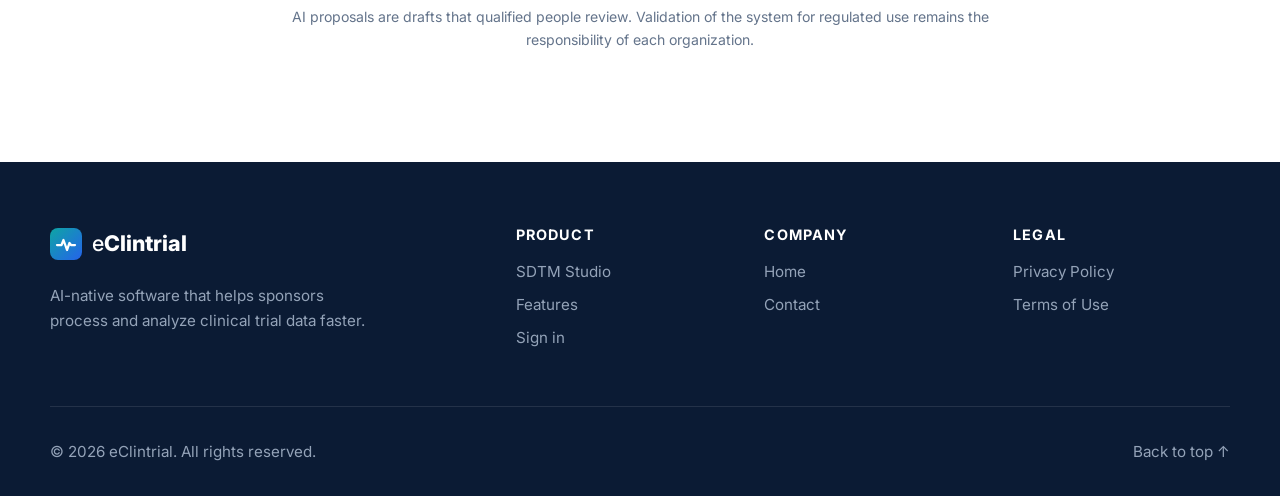
==== commit e0476bcf: "Sharper, cropped SDTM Studio screenshots; keep image aspect ratio; add mapping rules section Co-Auth" ====
--- a/sdtm/index.html
+++ b/sdtm/index.html
@@ -66,9 +66,9 @@
           <div class="dash-card">
             <div class="dash-header" aria-hidden="true">
               <span class="dot red"></span><span class="dot amber"></span><span class="dot green"></span>
-              <span class="dash-title">AE · Transformation workflow</span>
+              <span class="dash-title">DM · Transformation workflow</span>
             </div>
-            <img class="shot" src="/sdtm/img/workflow.jpg" alt="SDTM Studio transformation workflow editor for the AE domain" width="1800" height="1075" />
+            <img class="shot" src="/sdtm/img/workflow.jpg" alt="SDTM Studio transformation workflow for the DM domain with the SDTM output preview" width="2000" height="1384" />
           </div>
         </div>
       </div>
@@ -126,7 +126,7 @@
               <li>Choice of AI provider, including a local model</li>
             </ul>
           </div>
-          <figure class="product-shot"><img src="/sdtm/img/auto-mapping.jpg" alt="Auto Mapping: AI workflow proposals with dry-run results" width="1800" height="656" loading="lazy" /></figure>
+          <figure class="product-shot"><a href="/sdtm/img/auto-mapping.jpg" target="_blank" rel="noopener" title="Open full size"><img src="/sdtm/img/auto-mapping.jpg" alt="Auto Mapping: AI workflow proposals with dry-run results" width="2000" height="1129" loading="lazy" /></a></figure>
         </div>
 
         <div class="feature-row flip reveal">
@@ -140,10 +140,24 @@
               <li>SAS transport (XPT v5) or Dataset-JSON output</li>
             </ul>
           </div>
-          <figure class="product-shot"><img src="/sdtm/img/workflow.jpg" alt="Transformation workflow canvas" width="1800" height="1075" loading="lazy" /></figure>
+          <figure class="product-shot"><a href="/sdtm/img/workflow.jpg" target="_blank" rel="noopener" title="Open full size"><img src="/sdtm/img/workflow.jpg" alt="Transformation workflow with the SDTM DM output preview" width="2000" height="1384" loading="lazy" /></a></figure>
         </div>
 
         <div class="feature-row reveal">
+          <div>
+            <span class="eyebrow">Mapping rules</span>
+            <h2>Every SDTM variable, one reviewable rule.</h2>
+            <p>The mapper lists every variable of the domain in SDTMIG order with its label, type, core status and origin. Each rule is a single formula; reviewers accept AI drafts, confirm rows and see open issues as they work, and the specification round-trips to Excel.</p>
+            <ul class="checklist">
+              <li>Conditional rules and SUPP-- destinations</li>
+              <li>Accept AI drafts, confirm or reject row by row</li>
+              <li>Excel export and import of the specification</li>
+            </ul>
+          </div>
+          <figure class="product-shot"><a href="/sdtm/img/rules.jpg" target="_blank" rel="noopener" title="Open full size"><img src="/sdtm/img/rules.jpg" alt="SDTM variable rules grid for the AE domain" width="1840" height="1236" loading="lazy" /></a></figure>
+        </div>
+
+        <div class="feature-row flip reveal">
           <div>
             <span class="eyebrow">Validation</span>
             <h2>Find issues before the agency does.</h2>
@@ -153,16 +167,16 @@
               <li>Rules that could not run are reported, not hidden</li>
             </ul>
           </div>
-          <figure class="product-shot"><img src="/sdtm/img/validation.jpg" alt="Validation results by severity, rule and message" width="1800" height="1075" loading="lazy" /></figure>
-        </div>
-
-        <div class="feature-row flip reveal">
+          <figure class="product-shot"><a href="/sdtm/img/validation.jpg" target="_blank" rel="noopener" title="Open full size"><img src="/sdtm/img/validation.jpg" alt="Validation results by severity, rule and message" width="1980" height="1200" loading="lazy" /></a></figure>
+        </div>
+
+        <div class="feature-row reveal">
           <div>
             <span class="eyebrow">Study overview</span>
             <h2>Know where every domain stands.</h2>
             <p>Track review progress, open issues and warnings per domain. Study-level roles separate administrators, mappers, reviewers and viewers.</p>
           </div>
-          <figure class="product-shot"><img src="/sdtm/img/overview.jpg" alt="Study overview with domain progress" width="1800" height="706" loading="lazy" /></figure>
+          <figure class="product-shot"><a href="/sdtm/img/overview.jpg" target="_blank" rel="noopener" title="Open full size"><img src="/sdtm/img/overview.jpg" alt="Study overview with domain progress" width="2000" height="1000" loading="lazy" /></a></figure>
         </div>
       </div>
     </section>
--- a/css/styles.css
+++ b/css/styles.css
@@ -274,12 +274,14 @@
 .product-title h2 { margin: 0; }
 .product-grid { display: grid; grid-template-columns: 1fr 1.25fr; gap: 4rem; align-items: center; }
 .product-shot { margin: 0; border-radius: var(--radius); overflow: hidden; border: 1px solid var(--line); box-shadow: var(--shadow-lg); background: #fff; }
-.dash-card .shot { width: 100%; height: auto; }
+/* the width/height attributes reserve space; keep the screenshot's own aspect ratio */
+.product-shot img, .dash-card .shot { width: 100%; height: auto; }
+.product-shot a { display: block; cursor: zoom-in; }
 .stat-word { font-size: 1.9rem; }
 .steps-5 { grid-template-columns: repeat(5, 1fr); }
-.feature-row { display: grid; grid-template-columns: 1fr 1.35fr; gap: 4rem; align-items: center; margin-bottom: 5rem; }
+.feature-row { display: grid; grid-template-columns: 1fr 1.7fr; gap: 3.5rem; align-items: center; margin-bottom: 5rem; }
 .feature-row:last-child { margin-bottom: 0; }
-.feature-row.flip { grid-template-columns: 1.35fr 1fr; }
+.feature-row.flip { grid-template-columns: 1.7fr 1fr; }
 .feature-row.flip > :first-child { order: 2; }
 .fine-print { margin-top: 2rem; font-size: .88rem; color: var(--muted); }
 
